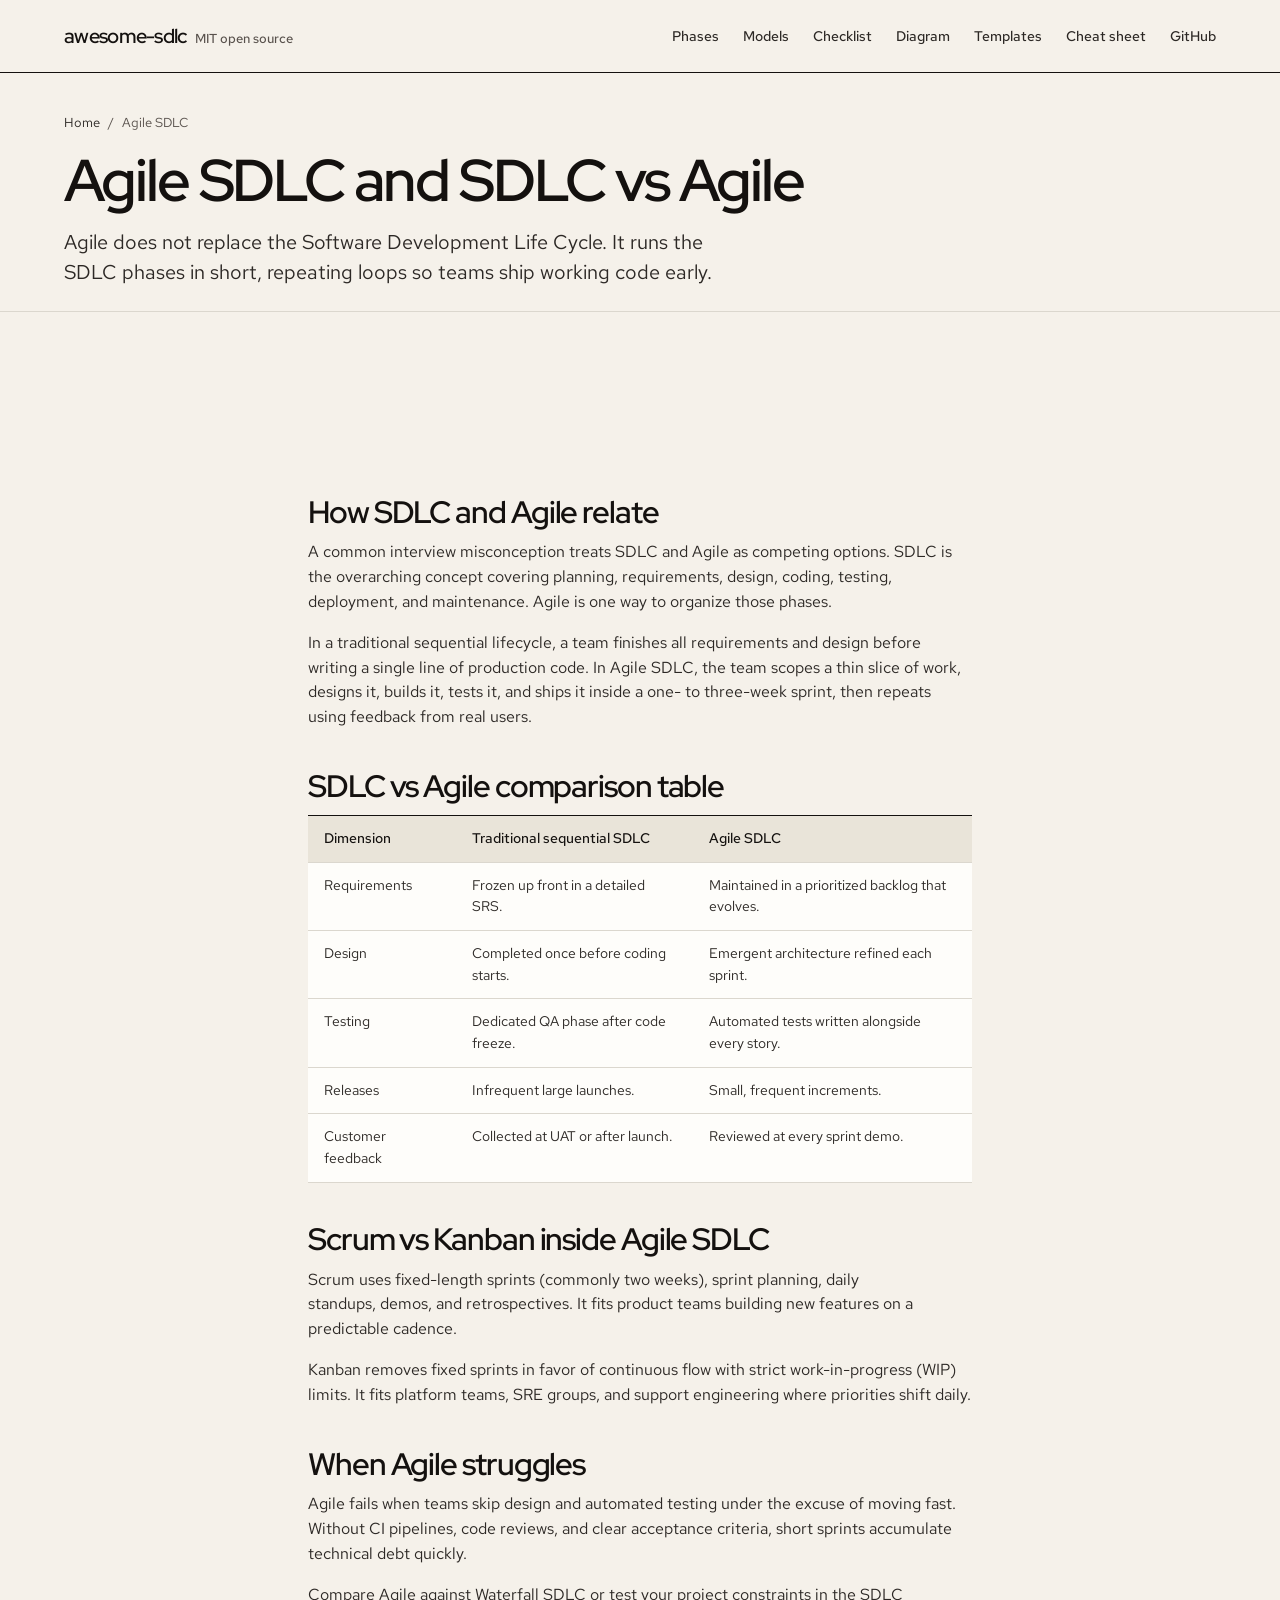
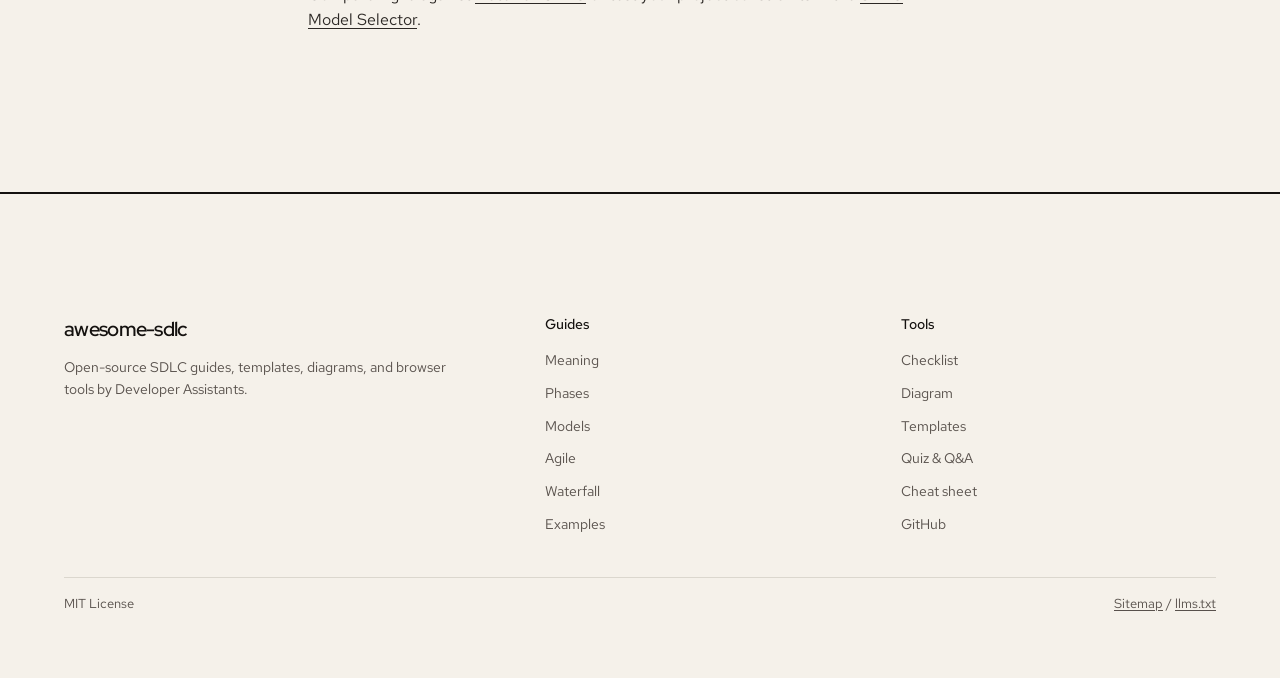
==== docs/agile/index.html @ 7b8e0a0b "Initial release: SDLC guides, Markdown templates, diagrams, and interactive browser tools" ====
<!DOCTYPE html>
<html lang="en">
<head>
  <meta charset="UTF-8">
  <meta name="viewport" content="width=device-width, initial-scale=1.0">
  <meta name="google-site-verification" content="HqgfQrEQATXaycciOAu8GzuJP8BSRHtaR1JrgBtnApU" />
  <title>Agile SDLC Explained: SDLC vs Agile Comparison for Developers</title>
  <meta name="description" content="Understand how Agile fits inside the Software Development Life Cycle, how sprints execute all seven SDLC phases, and how Agile compares to Waterfall.">
  <link rel="canonical" href="https://developer-assistants.github.io/awesome-sdlc/agile/">
  <meta property="og:type" content="article">
  <meta property="og:title" content="Agile SDLC Explained: SDLC vs Agile Comparison for Developers">
  <meta property="og:description" content="Understand how Agile fits inside the Software Development Life Cycle, how sprints execute all seven SDLC phases, and how Agile compares to Waterfall.">
  <meta property="og:url" content="https://developer-assistants.github.io/awesome-sdlc/agile/">
  <meta name="twitter:card" content="summary">
  <meta name="twitter:title" content="Agile SDLC Explained: SDLC vs Agile Comparison for Developers">
  <meta name="twitter:description" content="Understand how Agile fits inside the Software Development Life Cycle, how sprints execute all seven SDLC phases, and how Agile compares to Waterfall.">
  <link rel="preconnect" href="https://fonts.googleapis.com">
  <link rel="preconnect" href="https://fonts.gstatic.com" crossorigin>
  <link href="https://fonts.googleapis.com/css2?family=Red+Hat+Display:wght@600&family=Red+Hat+Text:wght@400;500&family=Red+Hat+Mono:wght@400;500&display=swap" rel="stylesheet">
  <link rel="stylesheet" href="../assets/site.css">
  <script type="application/ld+json">{"@context":"https://schema.org","@type":"TechArticle","name":"Agile SDLC Explained: SDLC vs Agile Comparison for Developers","headline":"Agile SDLC Explained: SDLC vs Agile Comparison for Developers","description":"Understand how Agile fits inside the Software Development Life Cycle, how sprints execute all seven SDLC phases, and how Agile compares to Waterfall.","url":"https://developer-assistants.github.io/awesome-sdlc/agile/","isAccessibleForFree":true,"license":"https://opensource.org/licenses/MIT","publisher":{"@type":"Organization","name":"Developer Assistants","url":"https://github.com/developer-assistants"}}</script>
</head>
<body>
  <header class="site-header">
    <div class="container nav-bar">
      <a class="brand" href="../">
        <span>awesome-sdlc</span>
        <span class="brand-tag">MIT open source</span>
      </a>
      <nav aria-label="Primary navigation">
        <ul class="nav-list">
            <li><a href="../phases/">Phases</a></li>
            <li><a href="../models/">Models</a></li>
            <li><a href="../checklist/">Checklist</a></li>
            <li><a href="../diagram/">Diagram</a></li>
            <li><a href="../templates/">Templates</a></li>
            <li><a href="../cheat-sheet/">Cheat sheet</a></li>
            <li><a href="https://github.com/developer-assistants/awesome-sdlc">GitHub</a></li>
        </ul>
      </nav>
    </div>
  </header>

  <main>
    <section class="page-header">
      <div class="container">
        <nav class="breadcrumb" aria-label="Breadcrumb"><a href="../">Home</a> / <span>Agile SDLC</span></nav>
        <h1>Agile SDLC and SDLC vs Agile</h1>
        <p class="lead">Agile does not replace the Software Development Life Cycle. It runs the SDLC phases in short, repeating loops so teams ship working code early.</p>
      </div>
    </section>

    <section class="section">
      <div class="container prose">
        <h2>How SDLC and Agile relate</h2>
        <p>A common interview misconception treats SDLC and Agile as competing options. SDLC is the overarching concept covering planning, requirements, design, coding, testing, deployment, and maintenance. Agile is one way to organize those phases.</p>
        <p>In a traditional sequential lifecycle, a team finishes all requirements and design before writing a single line of production code. In Agile SDLC, the team scopes a thin slice of work, designs it, builds it, tests it, and ships it inside a one- to three-week sprint, then repeats using feedback from real users.</p>

        <h2>SDLC vs Agile comparison table</h2>
        <div class="table-wrap">
          <table class="data-table">
            <thead>
              <tr><th>Dimension</th><th>Traditional sequential SDLC</th><th>Agile SDLC</th></tr>
            </thead>
            <tbody>
              <tr><td>Requirements</td><td>Frozen up front in a detailed SRS.</td><td>Maintained in a prioritized backlog that evolves.</td></tr>
              <tr><td>Design</td><td>Completed once before coding starts.</td><td>Emergent architecture refined each sprint.</td></tr>
              <tr><td>Testing</td><td>Dedicated QA phase after code freeze.</td><td>Automated tests written alongside every story.</td></tr>
              <tr><td>Releases</td><td>Infrequent large launches.</td><td>Small, frequent increments.</td></tr>
              <tr><td>Customer feedback</td><td>Collected at UAT or after launch.</td><td>Reviewed at every sprint demo.</td></tr>
            </tbody>
          </table>
        </div>

        <h2>Scrum vs Kanban inside Agile SDLC</h2>
        <p>Scrum uses fixed-length sprints (commonly two weeks), sprint planning, daily standups, demos, and retrospectives. It fits product teams building new features on a predictable cadence.</p>
        <p>Kanban removes fixed sprints in favor of continuous flow with strict work-in-progress (WIP) limits. It fits platform teams, SRE groups, and support engineering where priorities shift daily.</p>

        <h2>When Agile struggles</h2>
        <p>Agile fails when teams skip design and automated testing under the excuse of moving fast. Without CI pipelines, code reviews, and clear acceptance criteria, short sprints accumulate technical debt quickly.</p>

        <p>Compare Agile against <a href="../waterfall/">Waterfall SDLC</a> or test your project constraints in the <a href="../models/">SDLC Model Selector</a>.</p>
      </div>
    </section>
  </main>

  <footer class="site-footer">
    <div class="container">
      <div class="footer-grid">
        <div>
          <a class="brand" href="../">awesome-sdlc</a>
          <p class="footer-note">Open-source SDLC guides, templates, diagrams, and browser tools by Developer Assistants.</p>
        </div>
        <div>
          <div class="footer-col-title">Guides</div>
          <ul class="footer-links">
            <li><a href="../meaning/">Meaning</a></li>
            <li><a href="../phases/">Phases</a></li>
            <li><a href="../models/">Models</a></li>
            <li><a href="../agile/">Agile</a></li>
            <li><a href="../waterfall/">Waterfall</a></li>
            <li><a href="../examples/">Examples</a></li>
          </ul>
        </div>
        <div>
          <div class="footer-col-title">Tools</div>
          <ul class="footer-links">
            <li><a href="../checklist/">Checklist</a></li>
            <li><a href="../diagram/">Diagram</a></li>
            <li><a href="../templates/">Templates</a></li>
            <li><a href="../interview-questions/">Quiz &amp; Q&amp;A</a></li>
            <li><a href="../cheat-sheet/">Cheat sheet</a></li>
            <li><a href="https://github.com/developer-assistants/awesome-sdlc">GitHub</a></li>
          </ul>
        </div>
      </div>
      <div class="footer-bottom">
        <span>MIT License</span>
        <span><a href="../sitemap.xml">Sitemap</a> / <a href="../llms.txt">llms.txt</a></span>
      </div>
    </div>
  </footer>

  <script src="../assets/tools.js" defer></script>
</body>
</html>
---- docs/assets/site.css ----
/* Hallmark · shape: Split Studio · genre: modern-minimal · theme: Furrow (deal 3/3, seed software-development-life-cycle-d76c·232792c8·2026-11-25·r0) · job: try · draw: 160e1a
 * hero: Counter · nav: masthead · footer: letter close · imagery: the product · signature: live interactive SDLC checklist notebook card with instant markdown export in the hero
 * axes: light/grotesk-sans/warm · posture: committed · contrast: pass · fold: pass · v2.0.0 */
/* Hallmark · pre-emit critique: P5 H5 E5 S5 R5 V5 · weakest: visual density on reference subpages, kept each section ruled and capped to readable measure */
@import url("./tokens.css");
@import url("./base.css");

/* Masthead navigation */
.site-header {
  border-bottom: var(--rule-hair) solid var(--color-ink);
  background: var(--color-paper);
}

.nav-bar {
  display: flex;
  align-items: center;
  justify-content: space-between;
  gap: var(--space-lg);
  min-height: 72px;
  flex-wrap: wrap;
  padding-block: var(--space-sm);
}

.brand {
  display: inline-flex;
  align-items: baseline;
  gap: var(--space-xs);
  font-family: var(--font-display);
  font-weight: var(--display-weight);
  font-size: var(--text-lg);
  letter-spacing: var(--tracking-display);
  text-decoration: none;
  color: var(--color-ink);
}

.brand-tag {
  font-family: var(--font-body);
  font-size: var(--text-xs);
  font-weight: 500;
  color: var(--color-muted);
  letter-spacing: 0;
}

.nav-list {
  display: flex;
  align-items: center;
  gap: var(--space-lg);
  list-style: none;
  margin: 0;
  padding: 0;
  flex-wrap: wrap;
}

.nav-list a {
  font-size: var(--text-sm);
  font-weight: 500;
  color: var(--color-ink-2);
  text-decoration: none;
  padding-block: var(--space-2xs);
  border-bottom: 2px solid transparent;
  transition: border-color var(--dur-micro) var(--ease-out), color var(--dur-micro) var(--ease-out);
}

.nav-list a:hover,
.nav-list a[aria-current="page"] {
  color: var(--color-ink);
  border-bottom-color: var(--color-accent);
}

/* Moulded 6px keys (Furrow controls) */
.btn {
  display: inline-flex;
  align-items: center;
  justify-content: center;
  gap: var(--space-xs);
  min-height: 48px;
  padding: 0 var(--space-lg);
  border: var(--rule-hair) solid var(--color-rule);
  border-radius: var(--radius-pill);
  background: var(--color-paper-2);
  color: var(--color-ink);
  font-family: var(--font-body);
  font-size: var(--text-sm);
  font-weight: 500;
  text-decoration: none;
  cursor: pointer;
  box-shadow: inset 0 1px 0 var(--color-sheet), 0 1px 1px var(--color-rule);
  transition: transform var(--dur-micro) var(--ease-out), background-color var(--dur-micro) var(--ease-out), border-color var(--dur-micro) var(--ease-out);
}

.btn:hover {
  border-color: var(--color-ink);
  background: var(--color-sheet);
}

.btn:active {
  transform: translateY(1px);
}

.btn--primary {
  background: var(--color-accent);
  color: var(--color-accent-ink);
  border-color: color-mix(in oklab, var(--color-accent) 78%, var(--color-ink));
  box-shadow: inset 0 1px 0 color-mix(in oklab, var(--color-sheet) 32%, transparent), inset 0 -1px 0 color-mix(in oklab, var(--color-ink) 12%, transparent);
}

.btn--primary:hover {
  background: color-mix(in oklab, var(--color-accent) 92%, var(--color-ink));
  border-color: var(--color-ink);
}

.btn--sm {
  min-height: 44px;
  padding: 0 var(--space-md);
  font-size: var(--text-xs);
}

.btn-row {
  display: flex;
  flex-wrap: wrap;
  gap: var(--space-sm);
  align-items: center;
}

/* Split Studio hero (Counter posture) */
.hero {
  min-height: calc(100svh - 73px);
  display: flex;
  align-items: center;
  padding-block: var(--space-3xl);
  border-bottom: var(--rule-hair) solid var(--color-rule);
}

.hero-grid {
  display: grid;
  grid-template-columns: minmax(0, 1.05fr) minmax(0, 0.95fr);
  gap: var(--space-2xl);
  align-items: center;
}

.hero-copy {
  display: flex;
  flex-direction: column;
  gap: var(--space-lg);
  min-width: 0;
}

.hero-copy h1 {
  font-size: var(--text-display);
  max-width: 14ch;
}

.hero-copy .lead {
  color: var(--color-ink-2);
  max-width: 44ch;
}

/* Furrow notebook card */
.notebook-card {
  border-radius: var(--radius-entry);
  background: var(--color-paper-2);
  box-shadow: 0 0 0 1px var(--color-ink), var(--shadow-lift);
  overflow: hidden;
  min-width: 0;
}

.notebook-head {
  display: flex;
  align-items: center;
  justify-content: space-between;
  gap: var(--space-md);
  padding: var(--space-md) var(--space-lg);
  background: var(--color-ink);
  color: var(--color-sheet);
}

.notebook-title {
  font-family: var(--font-display);
  font-weight: var(--display-weight);
  font-size: var(--text-md);
  letter-spacing: var(--tracking-display);
}

.notebook-stat {
  font-family: var(--font-outlier);
  font-size: var(--text-sm);
  font-weight: 500;
  font-variant-numeric: tabular-nums;
  padding: var(--space-2xs) var(--space-xs);
  border-radius: var(--radius-pill);
  background: var(--color-accent);
  color: var(--color-accent-ink);
}

.progress-track {
  height: 6px;
  background: var(--color-paper-3);
  overflow: hidden;
}

.progress-fill {
  height: 100%;
  background: var(--color-green);
  transform-origin: left center;
  transform: scaleX(0);
  transition: transform var(--dur-short) var(--ease-out);
}

.notebook-body {
  padding: var(--space-xl);
  background:
    linear-gradient(var(--color-grid) 1px, transparent 1px) 0 0 / 8px 8px,
    linear-gradient(90deg, var(--color-grid) 1px, transparent 1px) 0 0 / 8px 8px,
    var(--color-paper-2);
}

.notebook-foot {
  display: flex;
  align-items: center;
  justify-content: space-between;
  gap: var(--space-sm);
  flex-wrap: wrap;
  padding: var(--space-md) var(--space-lg);
  border-top: var(--rule-hair) solid var(--color-ink);
  background: var(--color-paper-2);
}

/* Checklist items */
.phase-group {
  margin-bottom: var(--space-lg);
}

.phase-group:last-child {
  margin-bottom: 0;
}

.phase-heading {
  font-family: var(--font-body);
  font-size: var(--text-sm);
  font-weight: 500;
  color: var(--color-ink);
  margin: 0 0 var(--space-xs);
  padding-bottom: var(--space-2xs);
  border-bottom: var(--rule-hair) solid var(--color-ink);
  display: flex;
  justify-content: space-between;
  align-items: baseline;
}

.phase-count {
  font-family: var(--font-outlier);
  font-size: var(--text-xs);
  color: var(--color-muted);
}

.check-list {
  list-style: none;
  margin: 0;
  padding: 0;
}

.check-item {
  display: flex;
  align-items: flex-start;
  gap: var(--space-sm);
  padding-block: var(--space-sm);
  border-bottom: var(--rule-hair) solid var(--color-rule);
}

.check-item:last-child {
  border-bottom: none;
}

.check-item label {
  display: flex;
  align-items: flex-start;
  gap: var(--space-sm);
  cursor: pointer;
  width: 100%;
  font-size: var(--text-sm);
  color: var(--color-ink);
}

.check-item input[type="checkbox"] {
  width: 18px;
  height: 18px;
  margin-top: var(--space-3xs);
  accent-color: var(--color-green);
  flex-shrink: 0;
  cursor: pointer;
}

.check-item.is-done span {
  text-decoration: line-through;
  color: var(--color-muted);
}

/* Sections & layout */
.section {
  padding-block: var(--section-gap);
}

.section--alt {
  background: var(--color-paper-2);
  border-top: var(--rule-hair) solid var(--color-rule);
  border-bottom: var(--rule-hair) solid var(--color-rule);
}

.section-head {
  display: flex;
  justify-content: space-between;
  align-items: flex-end;
  gap: var(--space-lg);
  flex-wrap: wrap;
  margin-bottom: var(--space-xl);
}

.section-head p {
  color: var(--color-muted);
  max-width: 54ch;
  margin-top: var(--space-xs);
}

/* Ruled index lists & tables */
.ruled-list {
  list-style: none;
  margin: 0;
  padding: 0;
  border-top: var(--rule-hair) solid var(--color-ink);
}

.ruled-row {
  display: grid;
  grid-template-columns: minmax(0, 1.1fr) minmax(0, 2fr) auto;
  gap: var(--space-md);
  align-items: baseline;
  padding-block: var(--space-lg);
  border-bottom: var(--rule-hair) solid var(--color-rule);
}

.ruled-row a {
  font-weight: 500;
  color: var(--color-ink);
  text-decoration: none;
}

.ruled-row a:hover {
  text-decoration: underline;
}

.ruled-desc {
  color: var(--color-muted);
  font-size: var(--text-sm);
}

.ruled-meta {
  font-family: var(--font-outlier);
  font-size: var(--text-xs);
  color: var(--color-muted);
  white-space: nowrap;
}

/* Grids */
.grid-2 {
  display: grid;
  grid-template-columns: repeat(2, minmax(0, 1fr));
  gap: var(--space-xl);
}

.grid-3 {
  display: grid;
  grid-template-columns: repeat(3, minmax(0, 1fr));
  gap: var(--space-lg);
}

.sheet-box {
  background: var(--color-sheet);
  border: var(--rule-hair) solid var(--color-rule);
  border-top: 2px solid var(--color-ink);
  border-radius: var(--radius-card);
  padding: var(--space-xl);
  min-width: 0;
}

.sheet-box h3 {
  margin-bottom: var(--space-xs);
}

.sheet-box p {
  color: var(--color-muted);
  font-size: var(--text-sm);
  margin-bottom: var(--space-md);
}

.sheet-box p:last-child {
  margin-bottom: 0;
}

/* Segmented tabs / switcher */
.tab-strip {
  display: flex;
  flex-wrap: wrap;
  gap: var(--space-xs);
  margin-bottom: var(--space-lg);
}

.tab-btn {
  min-height: 40px;
  padding: 0 var(--space-md);
  border: var(--rule-hair) solid var(--color-rule);
  border-radius: var(--radius-pill);
  background: var(--color-paper-2);
  color: var(--color-ink-2);
  font-size: var(--text-sm);
  font-weight: 500;
  cursor: pointer;
  transition: background-color var(--dur-micro) var(--ease-out), border-color var(--dur-micro) var(--ease-out);
}

.tab-btn:hover {
  border-color: var(--color-ink);
}

.tab-btn[aria-selected="true"],
.tab-btn.is-active {
  background: var(--color-accent);
  color: var(--color-accent-ink);
  border-color: var(--color-ink);
}

/* Data tables */
.table-wrap {
  overflow-x: auto;
  border-top: var(--rule-hair) solid var(--color-ink);
  background: var(--color-sheet);
}

.data-table {
  width: 100%;
  border-collapse: collapse;
  font-size: var(--text-sm);
}

.data-table th,
.data-table td {
  text-align: left;
  padding: var(--space-sm) var(--space-md);
  border-bottom: var(--rule-hair) solid var(--color-rule);
  vertical-align: top;
}

.data-table th {
  font-weight: 500;
  color: var(--color-ink);
  background: var(--color-paper-3);
}

.data-table td {
  color: var(--color-ink-2);
}

/* Breadcrumb & article header */
.page-header {
  padding-block: var(--space-xl) var(--space-lg);
  border-bottom: var(--rule-hair) solid var(--color-rule);
}

.breadcrumb {
  display: flex;
  flex-wrap: wrap;
  gap: var(--space-xs);
  font-size: var(--text-xs);
  color: var(--color-muted);
  margin-bottom: var(--space-md);
}

.breadcrumb a {
  color: var(--color-ink-2);
  text-decoration: none;
}

.breadcrumb a:hover {
  text-decoration: underline;
}

.page-header h1 {
  font-size: var(--text-display-s);
  max-width: 24ch;
  margin-bottom: var(--space-md);
}

.page-header .lead {
  color: var(--color-ink-2);
}

/* Prose content */
.prose {
  max-width: 72ch;
}

.prose h2 {
  font-size: var(--text-2xl);
  margin-top: var(--space-xl);
  margin-bottom: var(--space-sm);
}

.prose h3 {
  font-size: var(--text-lg);
  margin-top: var(--space-lg);
  margin-bottom: var(--space-xs);
}

.prose p {
  margin-bottom: var(--space-md);
  color: var(--color-ink-2);
}

.prose ul,
.prose ol {
  margin: 0 0 var(--space-md);
  padding-left: var(--space-lg);
  color: var(--color-ink-2);
}

.prose li {
  margin-bottom: var(--space-xs);
}

.code-block {
  font-family: var(--font-outlier);
  font-size: var(--text-xs);
  line-height: 1.6;
  background: var(--color-paper-3);
  border: var(--rule-hair) solid var(--color-rule);
  border-radius: var(--radius-pill);
  padding: var(--space-md);
  overflow-x: auto;
  white-space: pre-wrap;
  word-break: break-word;
  color: var(--color-ink);
  margin: 0;
}

/* Interactive form controls (Furrow fields) */
.tool-panel {
  border: var(--rule-hair) solid var(--color-ink);
  border-radius: var(--radius-entry);
  background: var(--color-paper-2);
  padding: var(--space-lg);
  box-shadow: var(--shadow-card);
}

.field-grid {
  display: grid;
  grid-template-columns: repeat(2, minmax(0, 1fr));
  gap: var(--space-md);
  margin-bottom: var(--space-lg);
}

.field {
  display: flex;
  flex-direction: column;
  gap: var(--space-2xs);
}

.field label {
  font-size: var(--text-xs);
  font-weight: 500;
  color: var(--color-muted);
}

.field input,
.field select,
.field textarea {
  min-height: 44px;
  padding: var(--space-xs) var(--space-sm);
  border: var(--rule-hair) solid var(--color-muted);
  border-radius: var(--radius-pill);
  background: var(--color-sheet);
  color: var(--color-ink);
  font-size: var(--text-sm);
}

.field textarea {
  min-height: 88px;
  resize: vertical;
}

.status-note {
  font-size: var(--text-xs);
  color: var(--color-green);
  font-weight: 500;
  min-height: 1.2em;
}

/* Diagram canvas wrapper */
.diagram-stage {
  background: var(--color-sheet);
  border: var(--rule-hair) solid var(--color-ink);
  border-radius: var(--radius-card);
  padding: var(--space-lg);
  overflow-x: auto;
  margin-block: var(--space-lg);
}

.diagram-stage svg {
  width: 100%;
  height: auto;
  max-width: 880px;
  margin-inline: auto;
}

/* Quiz controls */
.quiz-option {
  display: block;
  width: 100%;
  text-align: left;
  padding: var(--space-sm) var(--space-md);
  margin-bottom: var(--space-xs);
  border: var(--rule-hair) solid var(--color-rule);
  border-radius: var(--radius-pill);
  background: var(--color-sheet);
  color: var(--color-ink);
  cursor: pointer;
  font-size: var(--text-sm);
  transition: border-color var(--dur-micro) var(--ease-out), background-color var(--dur-micro) var(--ease-out);
}

.quiz-option:hover:not(:disabled) {
  border-color: var(--color-ink);
  background: var(--color-paper-3);
}

.quiz-option.is-correct {
  background: var(--color-green-soft);
  border-color: var(--color-green);
  color: var(--color-ink);
}

.quiz-option.is-wrong {
  background: var(--color-accent-soft);
  border-color: var(--color-error);
  color: var(--color-ink);
}

/* Details accordion for Q&A */
.qa-item {
  border-bottom: var(--rule-hair) solid var(--color-rule);
  padding-block: var(--space-md);
}

.qa-item summary {
  font-weight: 500;
  color: var(--color-ink);
  cursor: pointer;
  list-style: none;
  display: flex;
  justify-content: space-between;
  gap: var(--space-md);
}

.qa-item summary::-webkit-details-marker {
  display: none;
}

.qa-item p {
  margin-top: var(--space-sm);
  color: var(--color-ink-2);
  font-size: var(--text-sm);
  max-width: 72ch;
}

/* Letter-close footer */
.site-footer {
  border-top: 2px solid var(--color-ink);
  padding-block: var(--section-gap-s) var(--space-2xl);
  background: var(--color-paper);
}

.footer-grid {
  display: grid;
  grid-template-columns: minmax(0, 1.4fr) repeat(2, minmax(0, 1fr));
  gap: var(--space-xl);
  margin-bottom: var(--space-xl);
}

.footer-note {
  color: var(--color-muted);
  font-size: var(--text-sm);
  max-width: 44ch;
  margin-top: var(--space-sm);
}

.footer-col-title {
  font-size: var(--text-sm);
  font-weight: 500;
  color: var(--color-ink);
  margin-bottom: var(--space-sm);
}

.footer-links {
  list-style: none;
  margin: 0;
  padding: 0;
  display: flex;
  flex-direction: column;
  gap: var(--space-xs);
}

.footer-links a {
  font-size: var(--text-sm);
  color: var(--color-muted);
  text-decoration: none;
}

.footer-links a:hover {
  color: var(--color-ink);
  text-decoration: underline;
}

.footer-bottom {
  padding-top: var(--space-md);
  border-top: var(--rule-hair) solid var(--color-rule);
  display: flex;
  justify-content: space-between;
  flex-wrap: wrap;
  gap: var(--space-sm);
  font-size: var(--text-xs);
  color: var(--color-muted);
}

/* Responsive */
@media (max-width: 60rem) {
  .hero-grid,
  .grid-2,
  .grid-3,
  .field-grid,
  .footer-grid {
    grid-template-columns: minmax(0, 1fr);
  }

  .ruled-row {
    grid-template-columns: minmax(0, 1fr);
    gap: var(--space-2xs);
  }
}

@media print {
  .site-header,
  .site-footer,
  .btn-row,
  .tab-strip {
    display: none;
  }

  body {
    background: var(--color-sheet);
  }
}
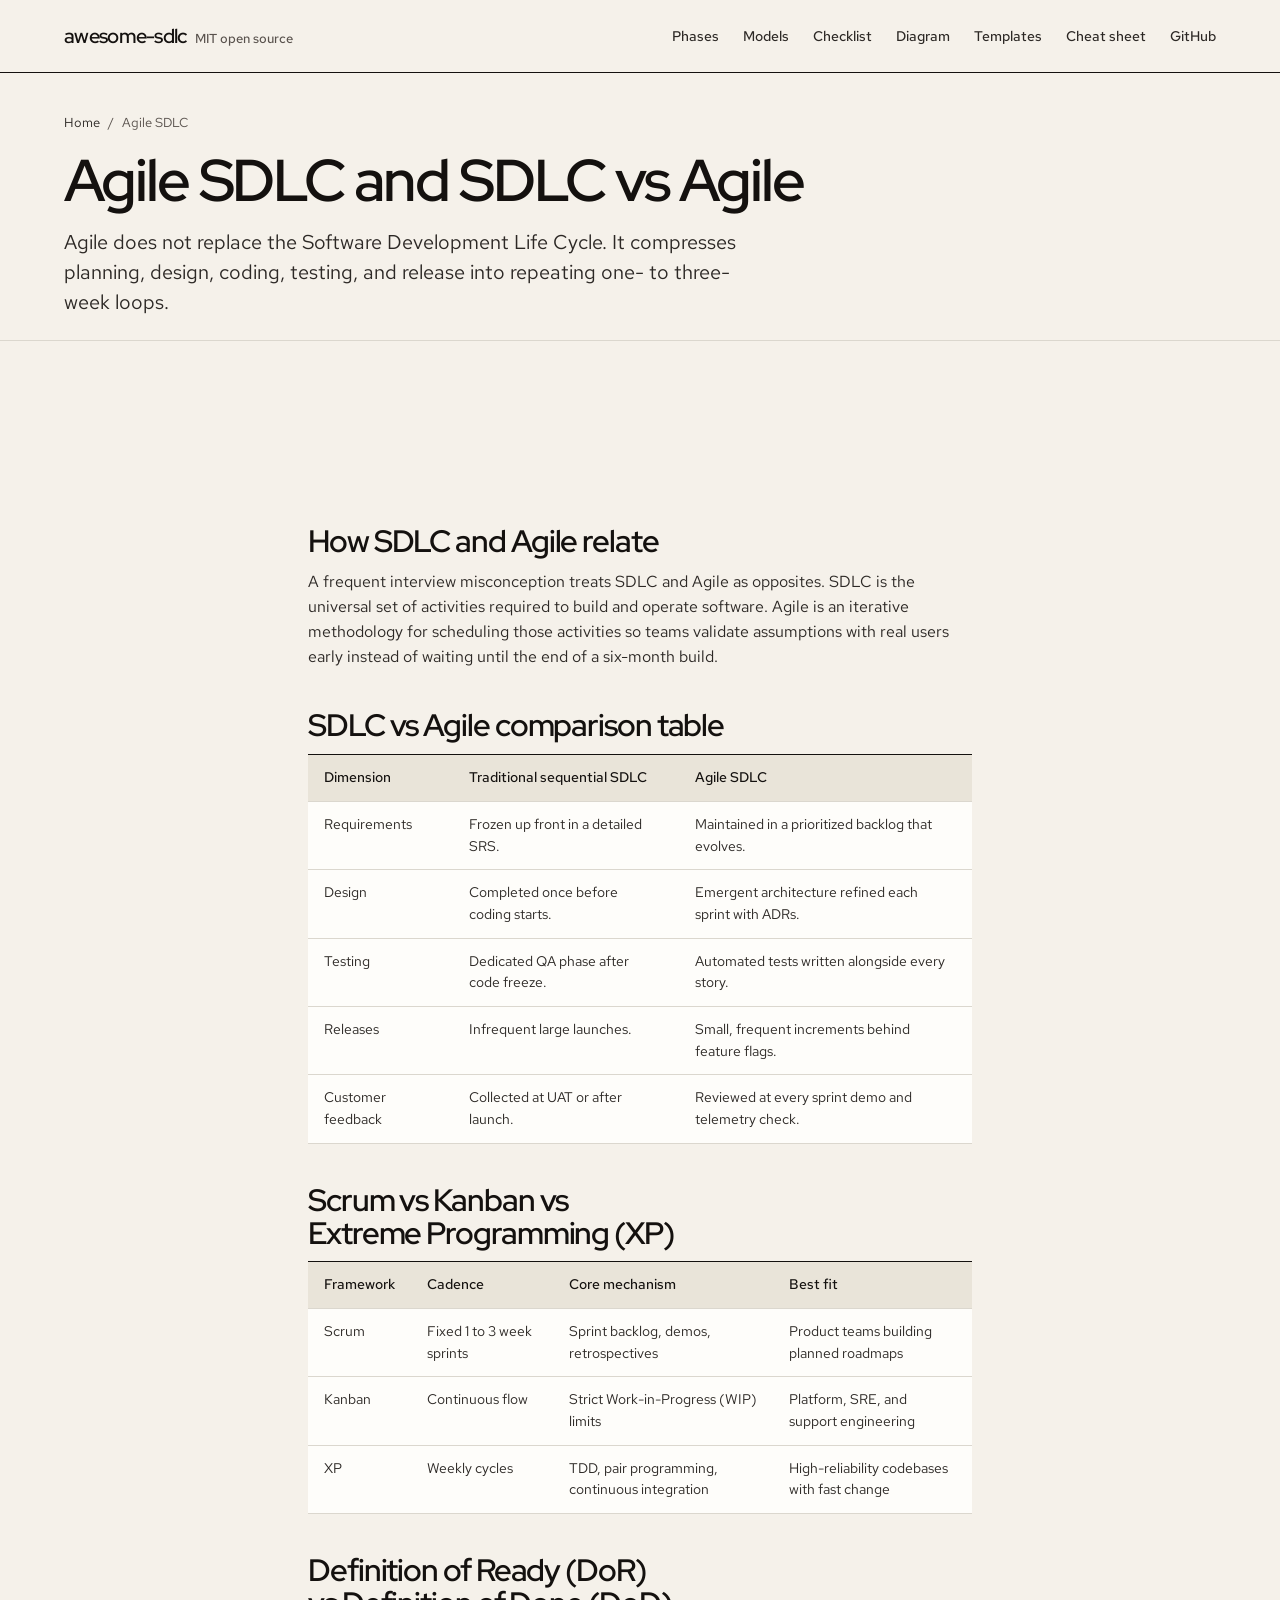
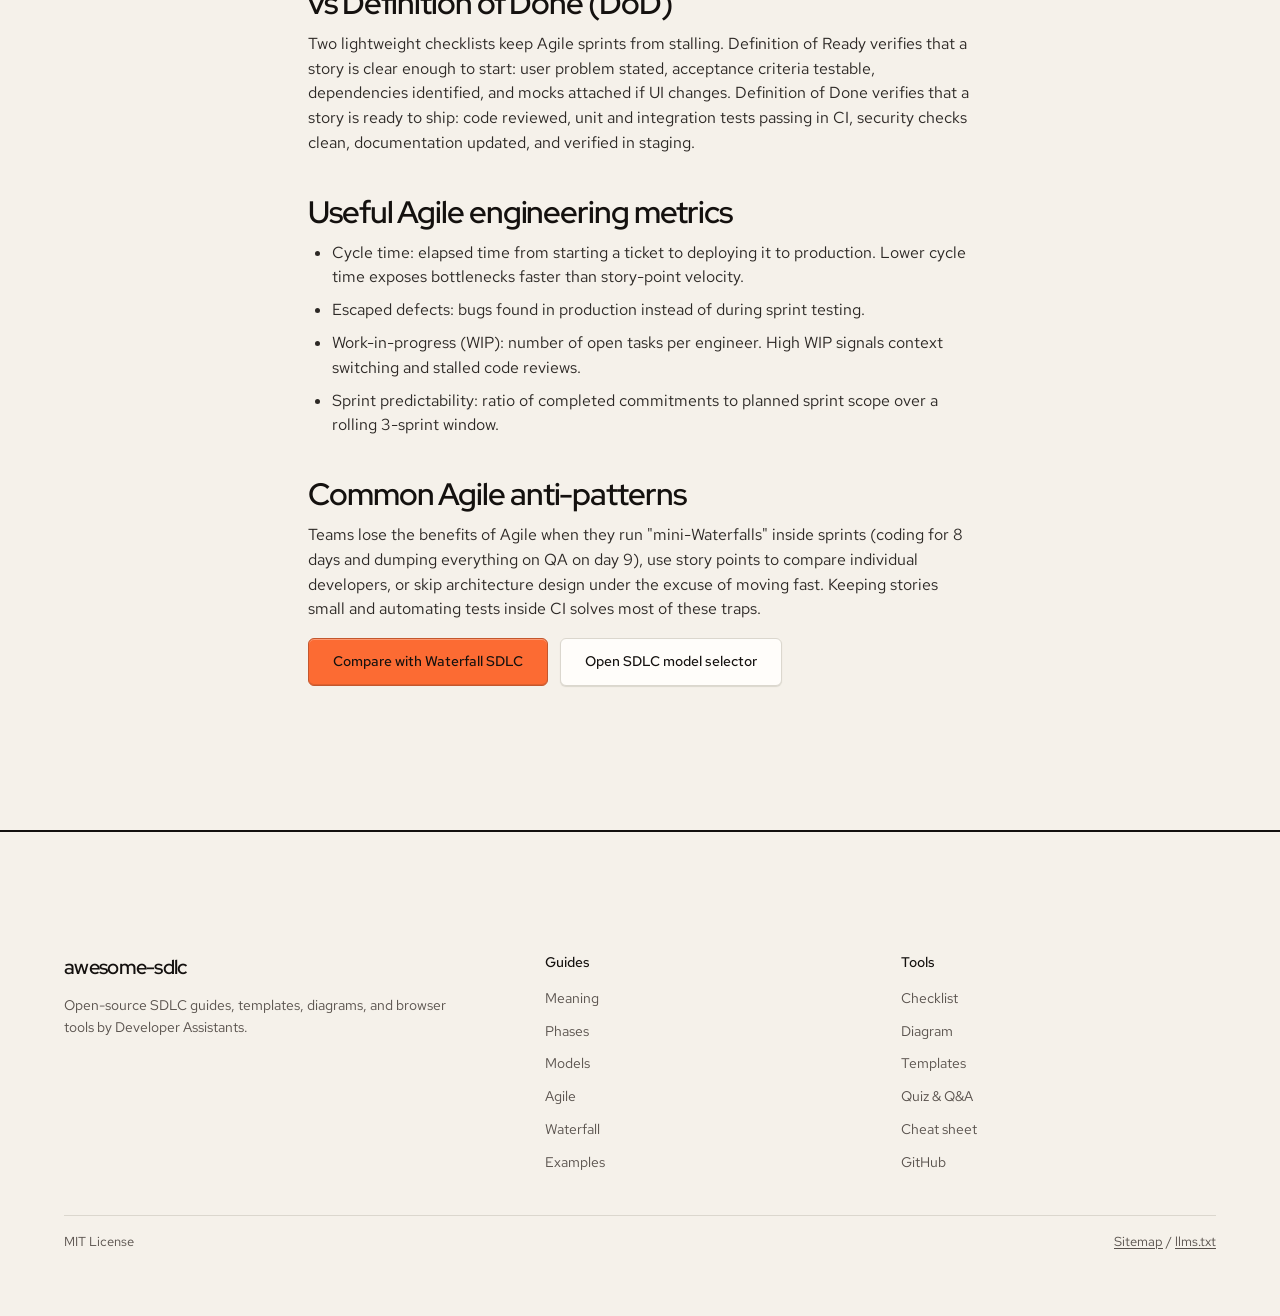
==== commit e6b9b4a0: "Expand SDLC guides, add DORA/SSDLC/RACI references, ADR & security templates, and 15-question quiz" ====
--- a/docs/agile/index.html
+++ b/docs/agile/index.html
@@ -4,21 +4,21 @@
   <meta charset="UTF-8">
   <meta name="viewport" content="width=device-width, initial-scale=1.0">
   <meta name="google-site-verification" content="HqgfQrEQATXaycciOAu8GzuJP8BSRHtaR1JrgBtnApU" />
-  <title>Agile SDLC Explained: SDLC vs Agile Comparison for Developers</title>
-  <meta name="description" content="Understand how Agile fits inside the Software Development Life Cycle, how sprints execute all seven SDLC phases, and how Agile compares to Waterfall.">
+  <title>Agile SDLC Explained: SDLC vs Agile, Scrum, Kanban & DoD</title>
+  <meta name="description" content="Complete guide to Agile SDLC: how Agile implements all seven SDLC phases inside sprints, Scrum vs Kanban, Definition of Ready vs Done, metrics, and common anti-patterns.">
   <link rel="canonical" href="https://developer-assistants.github.io/awesome-sdlc/agile/">
   <meta property="og:type" content="article">
-  <meta property="og:title" content="Agile SDLC Explained: SDLC vs Agile Comparison for Developers">
-  <meta property="og:description" content="Understand how Agile fits inside the Software Development Life Cycle, how sprints execute all seven SDLC phases, and how Agile compares to Waterfall.">
+  <meta property="og:title" content="Agile SDLC Explained: SDLC vs Agile, Scrum, Kanban & DoD">
+  <meta property="og:description" content="Complete guide to Agile SDLC: how Agile implements all seven SDLC phases inside sprints, Scrum vs Kanban, Definition of Ready vs Done, metrics, and common anti-patterns.">
   <meta property="og:url" content="https://developer-assistants.github.io/awesome-sdlc/agile/">
   <meta name="twitter:card" content="summary">
-  <meta name="twitter:title" content="Agile SDLC Explained: SDLC vs Agile Comparison for Developers">
-  <meta name="twitter:description" content="Understand how Agile fits inside the Software Development Life Cycle, how sprints execute all seven SDLC phases, and how Agile compares to Waterfall.">
+  <meta name="twitter:title" content="Agile SDLC Explained: SDLC vs Agile, Scrum, Kanban & DoD">
+  <meta name="twitter:description" content="Complete guide to Agile SDLC: how Agile implements all seven SDLC phases inside sprints, Scrum vs Kanban, Definition of Ready vs Done, metrics, and common anti-patterns.">
   <link rel="preconnect" href="https://fonts.googleapis.com">
   <link rel="preconnect" href="https://fonts.gstatic.com" crossorigin>
   <link href="https://fonts.googleapis.com/css2?family=Red+Hat+Display:wght@600&family=Red+Hat+Text:wght@400;500&family=Red+Hat+Mono:wght@400;500&display=swap" rel="stylesheet">
   <link rel="stylesheet" href="../assets/site.css">
-  <script type="application/ld+json">{"@context":"https://schema.org","@type":"TechArticle","name":"Agile SDLC Explained: SDLC vs Agile Comparison for Developers","headline":"Agile SDLC Explained: SDLC vs Agile Comparison for Developers","description":"Understand how Agile fits inside the Software Development Life Cycle, how sprints execute all seven SDLC phases, and how Agile compares to Waterfall.","url":"https://developer-assistants.github.io/awesome-sdlc/agile/","isAccessibleForFree":true,"license":"https://opensource.org/licenses/MIT","publisher":{"@type":"Organization","name":"Developer Assistants","url":"https://github.com/developer-assistants"}}</script>
+  <script type="application/ld+json">{"@context":"https://schema.org","@type":"TechArticle","name":"Agile SDLC Explained: SDLC vs Agile, Scrum, Kanban & DoD","headline":"Agile SDLC Explained: SDLC vs Agile, Scrum, Kanban & DoD","description":"Complete guide to Agile SDLC: how Agile implements all seven SDLC phases inside sprints, Scrum vs Kanban, Definition of Ready vs Done, metrics, and common anti-patterns.","url":"https://developer-assistants.github.io/awesome-sdlc/agile/","isAccessibleForFree":true,"license":"https://opensource.org/licenses/MIT","publisher":{"@type":"Organization","name":"Developer Assistants","url":"https://github.com/developer-assistants"}}</script>
 </head>
 <body>
   <header class="site-header">
@@ -46,15 +46,14 @@
       <div class="container">
         <nav class="breadcrumb" aria-label="Breadcrumb"><a href="../">Home</a> / <span>Agile SDLC</span></nav>
         <h1>Agile SDLC and SDLC vs Agile</h1>
-        <p class="lead">Agile does not replace the Software Development Life Cycle. It runs the SDLC phases in short, repeating loops so teams ship working code early.</p>
+        <p class="lead">Agile does not replace the Software Development Life Cycle. It compresses planning, design, coding, testing, and release into repeating one- to three-week loops.</p>
       </div>
     </section>
 
     <section class="section">
       <div class="container prose">
         <h2>How SDLC and Agile relate</h2>
-        <p>A common interview misconception treats SDLC and Agile as competing options. SDLC is the overarching concept covering planning, requirements, design, coding, testing, deployment, and maintenance. Agile is one way to organize those phases.</p>
-        <p>In a traditional sequential lifecycle, a team finishes all requirements and design before writing a single line of production code. In Agile SDLC, the team scopes a thin slice of work, designs it, builds it, tests it, and ships it inside a one- to three-week sprint, then repeats using feedback from real users.</p>
+        <p>A frequent interview misconception treats SDLC and Agile as opposites. SDLC is the universal set of activities required to build and operate software. Agile is an iterative methodology for scheduling those activities so teams validate assumptions with real users early instead of waiting until the end of a six-month build.</p>
 
         <h2>SDLC vs Agile comparison table</h2>
         <div class="table-wrap">
@@ -64,22 +63,46 @@
             </thead>
             <tbody>
               <tr><td>Requirements</td><td>Frozen up front in a detailed SRS.</td><td>Maintained in a prioritized backlog that evolves.</td></tr>
-              <tr><td>Design</td><td>Completed once before coding starts.</td><td>Emergent architecture refined each sprint.</td></tr>
+              <tr><td>Design</td><td>Completed once before coding starts.</td><td>Emergent architecture refined each sprint with ADRs.</td></tr>
               <tr><td>Testing</td><td>Dedicated QA phase after code freeze.</td><td>Automated tests written alongside every story.</td></tr>
-              <tr><td>Releases</td><td>Infrequent large launches.</td><td>Small, frequent increments.</td></tr>
-              <tr><td>Customer feedback</td><td>Collected at UAT or after launch.</td><td>Reviewed at every sprint demo.</td></tr>
+              <tr><td>Releases</td><td>Infrequent large launches.</td><td>Small, frequent increments behind feature flags.</td></tr>
+              <tr><td>Customer feedback</td><td>Collected at UAT or after launch.</td><td>Reviewed at every sprint demo and telemetry check.</td></tr>
             </tbody>
           </table>
         </div>
 
-        <h2>Scrum vs Kanban inside Agile SDLC</h2>
-        <p>Scrum uses fixed-length sprints (commonly two weeks), sprint planning, daily standups, demos, and retrospectives. It fits product teams building new features on a predictable cadence.</p>
-        <p>Kanban removes fixed sprints in favor of continuous flow with strict work-in-progress (WIP) limits. It fits platform teams, SRE groups, and support engineering where priorities shift daily.</p>
+        <h2>Scrum vs Kanban vs Extreme Programming (XP)</h2>
+        <div class="table-wrap">
+          <table class="data-table">
+            <thead>
+              <tr><th>Framework</th><th>Cadence</th><th>Core mechanism</th><th>Best fit</th></tr>
+            </thead>
+            <tbody>
+              <tr><td>Scrum</td><td>Fixed 1 to 3 week sprints</td><td>Sprint backlog, demos, retrospectives</td><td>Product teams building planned roadmaps</td></tr>
+              <tr><td>Kanban</td><td>Continuous flow</td><td>Strict Work-in-Progress (WIP) limits</td><td>Platform, SRE, and support engineering</td></tr>
+              <tr><td>XP</td><td>Weekly cycles</td><td>TDD, pair programming, continuous integration</td><td>High-reliability codebases with fast change</td></tr>
+            </tbody>
+          </table>
+        </div>
 
-        <h2>When Agile struggles</h2>
-        <p>Agile fails when teams skip design and automated testing under the excuse of moving fast. Without CI pipelines, code reviews, and clear acceptance criteria, short sprints accumulate technical debt quickly.</p>
+        <h2>Definition of Ready (DoR) vs Definition of Done (DoD)</h2>
+        <p>Two lightweight checklists keep Agile sprints from stalling. Definition of Ready verifies that a story is clear enough to start: user problem stated, acceptance criteria testable, dependencies identified, and mocks attached if UI changes. Definition of Done verifies that a story is ready to ship: code reviewed, unit and integration tests passing in CI, security checks clean, documentation updated, and verified in staging.</p>
 
-        <p>Compare Agile against <a href="../waterfall/">Waterfall SDLC</a> or test your project constraints in the <a href="../models/">SDLC Model Selector</a>.</p>
+        <h2>Useful Agile engineering metrics</h2>
+        <ul>
+          <li>Cycle time: elapsed time from starting a ticket to deploying it to production. Lower cycle time exposes bottlenecks faster than story-point velocity.</li>
+          <li>Escaped defects: bugs found in production instead of during sprint testing.</li>
+          <li>Work-in-progress (WIP): number of open tasks per engineer. High WIP signals context switching and stalled code reviews.</li>
+          <li>Sprint predictability: ratio of completed commitments to planned sprint scope over a rolling 3-sprint window.</li>
+        </ul>
+
+        <h2>Common Agile anti-patterns</h2>
+        <p>Teams lose the benefits of Agile when they run "mini-Waterfalls" inside sprints (coding for 8 days and dumping everything on QA on day 9), use story points to compare individual developers, or skip architecture design under the excuse of moving fast. Keeping stories small and automating tests inside CI solves most of these traps.</p>
+
+        <div class="btn-row">
+          <a class="btn btn--primary" href="../waterfall/">Compare with Waterfall SDLC</a>
+          <a class="btn" href="../models/">Open SDLC model selector</a>
+        </div>
       </div>
     </section>
   </main>
